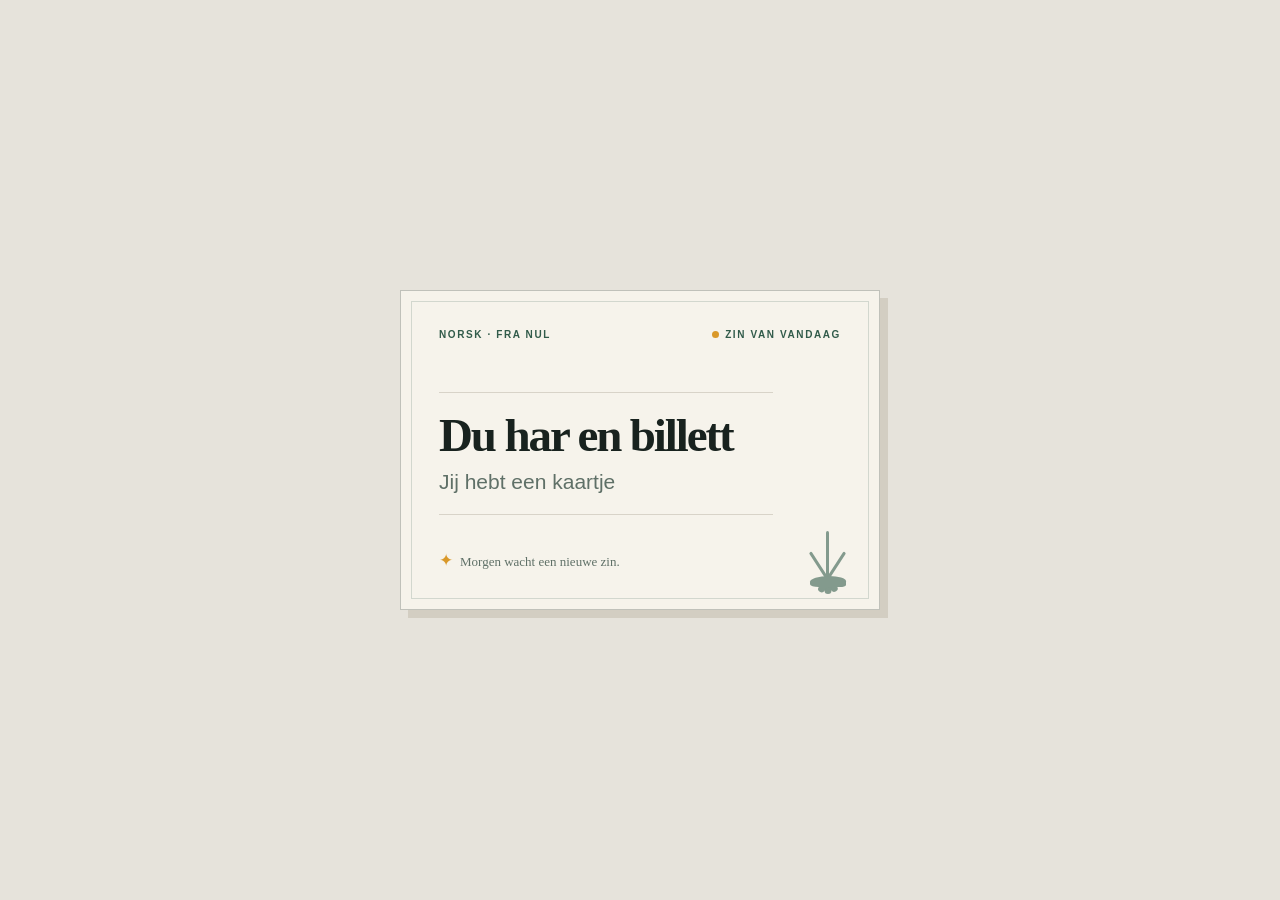
==== index.html @ c239f937 "init" ====
<!doctype html>
<html lang="nl">
  <head>
    <meta charset="utf-8">
    <meta name="viewport" content="width=device-width, initial-scale=1">
    <meta name="description" content="Elke dag één korte Noorse zin voor absolute beginners.">
    <title>Norsk fra nul</title>
    <link rel="stylesheet" href="styles.css">
    <script src="app.js" defer></script>
  </head>
  <body>
    <main class="lesson" aria-labelledby="lesson-label">
      <div class="sword-memorial" aria-label="De drie zwaarden van Noorwegen">
        <i class="sword sword-left"></i><i class="sword sword-centre"></i><i class="sword sword-right"></i><i class="rock-base"></i>
      </div>
      <header class="topline">
        <p id="lesson-label">NORSK · FRA NUL</p>
        <p class="today"><span></span>ZIN VAN VANDAAG</p>
      </header>
      <section class="phrase" aria-live="polite">
        <p id="norwegian" class="norwegian" lang="no"></p>
        <p id="dutch" class="dutch" lang="nl"></p>
      </section>
      <footer><span>✦</span>Morgen wacht een nieuwe zin.</footer>
    </main>
  </body>
</html>
---- styles.css ----
:root { --ink:#18221e; --muted:#5f7067; --paper:#f6f3eb; --pine:#315b4a; --sun:#d99829; --line:#d8d3c8; }
* { box-sizing:border-box; }
html, body { min-height:100%; }
body { display:grid; min-height:100svh; margin:0; place-items:center; padding:14px; background:#e6e3db; color:var(--ink); font-family:Georgia, "Times New Roman", serif; }
.lesson { position:relative; display:flex; flex-direction:column; justify-content:space-between; width:min(100%, 480px); min-height:min(100svh - 28px, 320px); overflow:hidden; padding:clamp(24px, 7vw, 38px); border:1px solid rgba(24,34,30,.24); background:var(--paper); box-shadow:8px 8px 0 #d3cec2; }
.lesson::before { position:absolute; inset:10px; border:1px solid rgba(49,91,74,.18); content:""; pointer-events:none; }
.topline, .phrase, footer { position:relative; z-index:1; }
.topline { display:flex; justify-content:space-between; gap:12px; align-items:center; }
.topline p { margin:0; font-family:Arial, Helvetica, sans-serif; font-size:clamp(8px, 2.2vw, 10px); font-weight:800; letter-spacing:.16em; }
.topline #lesson-label { color:var(--pine); }
.today { display:flex; align-items:center; color:var(--pine); text-align:right; white-space:nowrap; }
.today span { width:7px; height:7px; margin-right:6px; border-radius:50%; background:var(--sun); }
.phrase { width:min(83%, 350px); margin:clamp(30px, 9vw, 52px) 0 auto; padding:18px 0 20px; border-top:1px solid var(--line); border-bottom:1px solid var(--line); }
.norwegian, .dutch { margin:0; }
.norwegian { max-width:100%; font-size:clamp(31px, 10vw, 47px); font-weight:700; line-height:1.04; letter-spacing:-.045em; overflow-wrap:anywhere; }
.dutch { margin-top:9px; color:var(--muted); font-family:Arial, Helvetica, sans-serif; font-size:clamp(16px, 4.7vw, 21px); line-height:1.2; }
footer { margin-top:23px; color:var(--muted); font-size:clamp(11px, 3vw, 13px); }
footer span { margin-right:7px; color:var(--sun); font-size:17px; }
.sword-memorial { position:absolute; right:19px; bottom:18px; width:64px; height:64px; opacity:.58; pointer-events:none; }
.sword { position:absolute; bottom:12px; left:30px; width:3px; height:47px; border-radius:3px 3px 1px 1px; background:var(--pine); transform-origin:bottom center; }
.sword::before { position:absolute; bottom:-6px; left:50%; width:13px; height:3px; border-radius:3px; background:var(--pine); content:""; transform:translateX(-50%); }
.sword::after { position:absolute; bottom:-15px; left:50%; width:7px; height:10px; border-radius:2px 2px 5px 5px; background:var(--pine); content:""; transform:translateX(-50%); }
.sword-left { height:32px; transform:rotate(-33deg); }
.sword-centre { height:48px; }
.sword-right { height:32px; transform:rotate(33deg); }
.rock-base { position:absolute; bottom:4px; left:14px; width:36px; height:11px; border-radius:55% 48% 18% 25%; background:var(--pine); }
@media (max-width:330px) { body { padding:8px; } .lesson { min-height:calc(100svh - 16px); padding:23px; } .today { font-size:7px !important; letter-spacing:.1em !important; } .phrase { width:86%; } .sword-memorial { transform:scale(.84); transform-origin:bottom right; } }
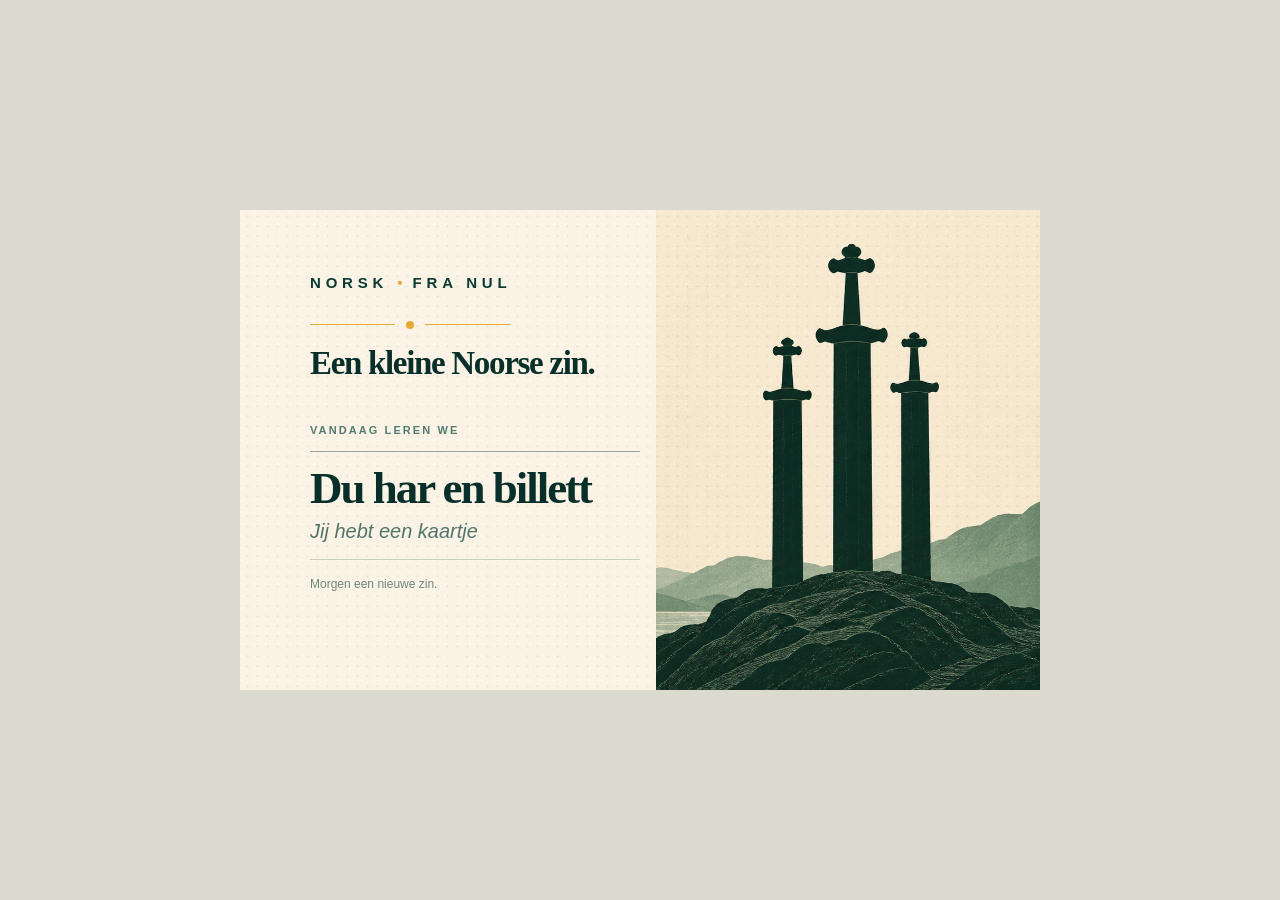
==== commit b3b0527a: "v2" ====
--- a/index.html
+++ b/index.html
@@ -3,25 +3,32 @@
   <head>
     <meta charset="utf-8">
     <meta name="viewport" content="width=device-width, initial-scale=1">
-    <meta name="description" content="Elke dag één korte Noorse zin voor absolute beginners.">
+    <meta name="description" content="Elke dag één korte Noorse zin, vanaf nul.">
     <title>Norsk fra nul</title>
     <link rel="stylesheet" href="styles.css">
     <script src="app.js" defer></script>
   </head>
   <body>
-    <main class="lesson" aria-labelledby="lesson-label">
-      <div class="sword-memorial" aria-label="De drie zwaarden van Noorwegen">
-        <i class="sword sword-left"></i><i class="sword sword-centre"></i><i class="sword sword-right"></i><i class="rock-base"></i>
-      </div>
-      <header class="topline">
-        <p id="lesson-label">NORSK · FRA NUL</p>
-        <p class="today"><span></span>ZIN VAN VANDAAG</p>
-      </header>
-      <section class="phrase" aria-live="polite">
-        <p id="norwegian" class="norwegian" lang="no"></p>
-        <p id="dutch" class="dutch" lang="nl"></p>
+    <main class="card" aria-labelledby="page-title">
+      <img
+        class="sword-art"
+        src="assets/three-swords-fjord.png"
+        alt="De drie zwaarden van Noorwegen bij het fjord"
+      >
+
+      <section class="content">
+        <p class="brand">NORSK <span>•</span> FRA NUL</p>
+        <div class="sun-line" aria-hidden="true"><i></i></div>
+        <h1 id="page-title">Een kleine Noorse zin.</h1>
+        <p class="kicker">VANDAAG LEREN WE</p>
+
+        <article class="daily-phrase" aria-live="polite">
+          <p id="norwegian" class="norwegian" lang="no"></p>
+          <p id="dutch" class="dutch" lang="nl"></p>
+        </article>
+
+        <p class="tomorrow">Morgen een nieuwe zin.</p>
       </section>
-      <footer><span>✦</span>Morgen wacht een nieuwe zin.</footer>
     </main>
   </body>
 </html>
--- a/styles.css
+++ b/styles.css
@@ -1,27 +1,158 @@
-:root { --ink:#18221e; --muted:#5f7067; --paper:#f6f3eb; --pine:#315b4a; --sun:#d99829; --line:#d8d3c8; }
-* { box-sizing:border-box; }
-html, body { min-height:100%; }
-body { display:grid; min-height:100svh; margin:0; place-items:center; padding:14px; background:#e6e3db; color:var(--ink); font-family:Georgia, "Times New Roman", serif; }
-.lesson { position:relative; display:flex; flex-direction:column; justify-content:space-between; width:min(100%, 480px); min-height:min(100svh - 28px, 320px); overflow:hidden; padding:clamp(24px, 7vw, 38px); border:1px solid rgba(24,34,30,.24); background:var(--paper); box-shadow:8px 8px 0 #d3cec2; }
-.lesson::before { position:absolute; inset:10px; border:1px solid rgba(49,91,74,.18); content:""; pointer-events:none; }
-.topline, .phrase, footer { position:relative; z-index:1; }
-.topline { display:flex; justify-content:space-between; gap:12px; align-items:center; }
-.topline p { margin:0; font-family:Arial, Helvetica, sans-serif; font-size:clamp(8px, 2.2vw, 10px); font-weight:800; letter-spacing:.16em; }
-.topline #lesson-label { color:var(--pine); }
-.today { display:flex; align-items:center; color:var(--pine); text-align:right; white-space:nowrap; }
-.today span { width:7px; height:7px; margin-right:6px; border-radius:50%; background:var(--sun); }
-.phrase { width:min(83%, 350px); margin:clamp(30px, 9vw, 52px) 0 auto; padding:18px 0 20px; border-top:1px solid var(--line); border-bottom:1px solid var(--line); }
-.norwegian, .dutch { margin:0; }
-.norwegian { max-width:100%; font-size:clamp(31px, 10vw, 47px); font-weight:700; line-height:1.04; letter-spacing:-.045em; overflow-wrap:anywhere; }
-.dutch { margin-top:9px; color:var(--muted); font-family:Arial, Helvetica, sans-serif; font-size:clamp(16px, 4.7vw, 21px); line-height:1.2; }
-footer { margin-top:23px; color:var(--muted); font-size:clamp(11px, 3vw, 13px); }
-footer span { margin-right:7px; color:var(--sun); font-size:17px; }
-.sword-memorial { position:absolute; right:19px; bottom:18px; width:64px; height:64px; opacity:.58; pointer-events:none; }
-.sword { position:absolute; bottom:12px; left:30px; width:3px; height:47px; border-radius:3px 3px 1px 1px; background:var(--pine); transform-origin:bottom center; }
-.sword::before { position:absolute; bottom:-6px; left:50%; width:13px; height:3px; border-radius:3px; background:var(--pine); content:""; transform:translateX(-50%); }
-.sword::after { position:absolute; bottom:-15px; left:50%; width:7px; height:10px; border-radius:2px 2px 5px 5px; background:var(--pine); content:""; transform:translateX(-50%); }
-.sword-left { height:32px; transform:rotate(-33deg); }
-.sword-centre { height:48px; }
-.sword-right { height:32px; transform:rotate(33deg); }
-.rock-base { position:absolute; bottom:4px; left:14px; width:36px; height:11px; border-radius:55% 48% 18% 25%; background:var(--pine); }
-@media (max-width:330px) { body { padding:8px; } .lesson { min-height:calc(100svh - 16px); padding:23px; } .today { font-size:7px !important; letter-spacing:.1em !important; } .phrase { width:86%; } .sword-memorial { transform:scale(.84); transform-origin:bottom right; } }
+:root {
+  --paper: #fbf4e6;
+  --ink: #082f29;
+  --pine: #0a3a32;
+  --mist: #8aaba0;
+  --mist-light: #b6c8be;
+  --sun: #e8aa36;
+}
+
+* { box-sizing: border-box; }
+
+html, body { min-height: 100%; }
+
+body {
+  display: grid;
+  min-height: 100svh;
+  margin: 0;
+  place-items: center;
+  overflow: hidden;
+  background: #dcd9cf;
+  color: var(--ink);
+  font-family: Georgia, "Times New Roman", serif;
+}
+
+.card {
+  position: relative;
+  width: min(100vw, 800px);
+  min-height: min(100svh, 480px);
+  overflow: hidden;
+  isolation: isolate;
+  background:
+    radial-gradient(circle at 17% 20%, rgb(255 255 255 / 46%) 0 1px, transparent 1.4px) 0 0 / 12px 12px,
+    radial-gradient(circle at 75% 63%, rgb(25 48 42 / 6%) 0 1px, transparent 1.3px) 0 0 / 10px 10px,
+    var(--paper);
+}
+
+.content {
+  position: relative;
+  z-index: 3;
+  width: 58%;
+  min-width: 300px;
+  padding: clamp(32px, 7vw, 64px) 0 36px clamp(30px, 7vw, 70px);
+}
+
+.brand {
+  margin: 0;
+  color: var(--pine);
+  font-family: Arial, Helvetica, sans-serif;
+  font-size: clamp(10px, 1.7vw, 15px);
+  font-weight: 800;
+  letter-spacing: .32em;
+}
+
+.brand span { color: var(--sun); letter-spacing: .08em; }
+
+.sun-line {
+  display: flex;
+  align-items: center;
+  width: min(100%, 200px);
+  height: 17px;
+  margin: clamp(16px, 3vw, 25px) 0 14px;
+}
+
+.sun-line::before,
+.sun-line::after {
+  height: 1px;
+  flex: 1;
+  background: var(--sun);
+  content: "";
+}
+
+.sun-line i {
+  display: block;
+  width: 8px;
+  height: 8px;
+  margin: 0 11px;
+  border-radius: 50%;
+  background: var(--sun);
+}
+
+h1 {
+  max-width: 300px;
+  margin: 0;
+  color: var(--ink);
+  font-size: clamp(22px, 4vw, 33px);
+  font-weight: 700;
+  line-height: 1.02;
+  letter-spacing: -.04em;
+}
+
+.kicker {
+  margin: clamp(25px, 5vw, 43px) 0 0;
+  color: #537b70;
+  font-family: Arial, Helvetica, sans-serif;
+  font-size: clamp(9px, 1.4vw, 11px);
+  font-weight: 800;
+  letter-spacing: .19em;
+}
+
+.daily-phrase {
+  width: min(100%, 330px);
+  margin-top: 15px;
+  padding: 14px 0 16px;
+  border-top: 1px solid rgb(10 58 50 / 42%);
+  border-bottom: 1px solid rgb(10 58 50 / 22%);
+}
+
+.norwegian,
+.dutch { margin: 0; }
+
+.norwegian {
+  font-size: clamp(28px, 5.5vw, 45px);
+  font-weight: 700;
+  line-height: 1.02;
+  letter-spacing: -.045em;
+  overflow-wrap: anywhere;
+}
+
+.dutch {
+  margin-top: 7px;
+  color: #51756b;
+  font-family: Arial, Helvetica, sans-serif;
+  font-size: clamp(15px, 2.7vw, 20px);
+  font-style: italic;
+  line-height: 1.2;
+}
+
+.tomorrow {
+  margin: 17px 0 0;
+  color: #6e877d;
+  font-family: Arial, Helvetica, sans-serif;
+  font-size: clamp(10px, 1.7vw, 12px);
+}
+
+.sword-art {
+  position: absolute;
+  z-index: 2;
+  right: 0;
+  bottom: 0;
+  width: 48%;
+  height: 100%;
+  object-fit: cover;
+  object-position: right bottom;
+  mix-blend-mode: multiply;
+}
+
+@media (max-width: 480px) {
+  .content { width: 68%; min-width: 0; padding-right: 0; }
+  .sword-art { width: 52%; }
+}
+
+@media (max-width: 330px) {
+  .content { width: 74%; padding-top: 28px; }
+  .brand { font-size: 9px; letter-spacing: .23em; }
+  .sword-art { width: 48%; }
+  .daily-phrase { margin-top: 11px; }
+  .kicker { margin-top: 24px; }
+}
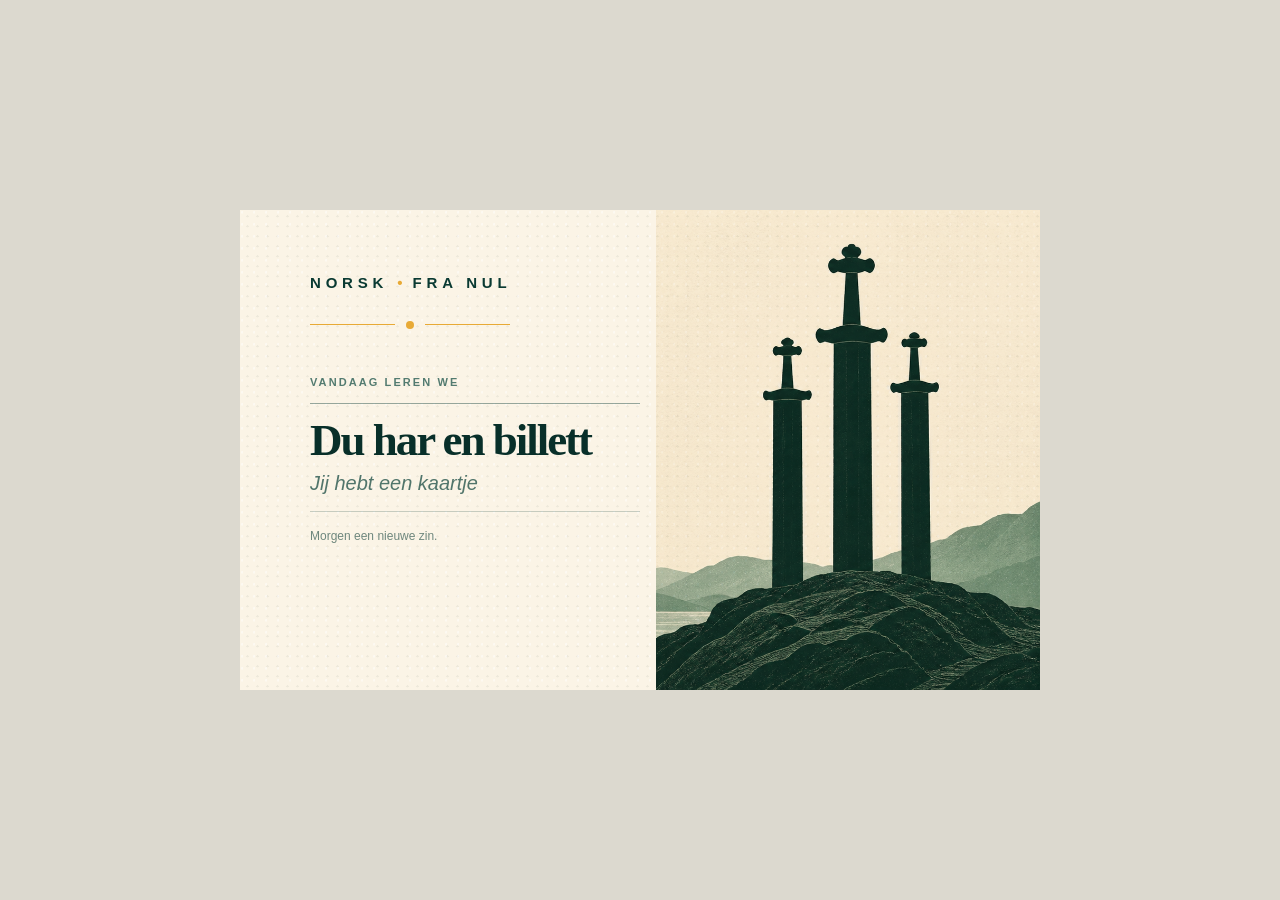
==== commit 16ffdd15: "remove title" ====
--- a/index.html
+++ b/index.html
@@ -19,7 +19,6 @@
       <section class="content">
         <p class="brand">NORSK <span>•</span> FRA NUL</p>
         <div class="sun-line" aria-hidden="true"><i></i></div>
-        <h1 id="page-title">Een kleine Noorse zin.</h1>
         <p class="kicker">VANDAAG LEREN WE</p>
 
         <article class="daily-phrase" aria-live="polite">
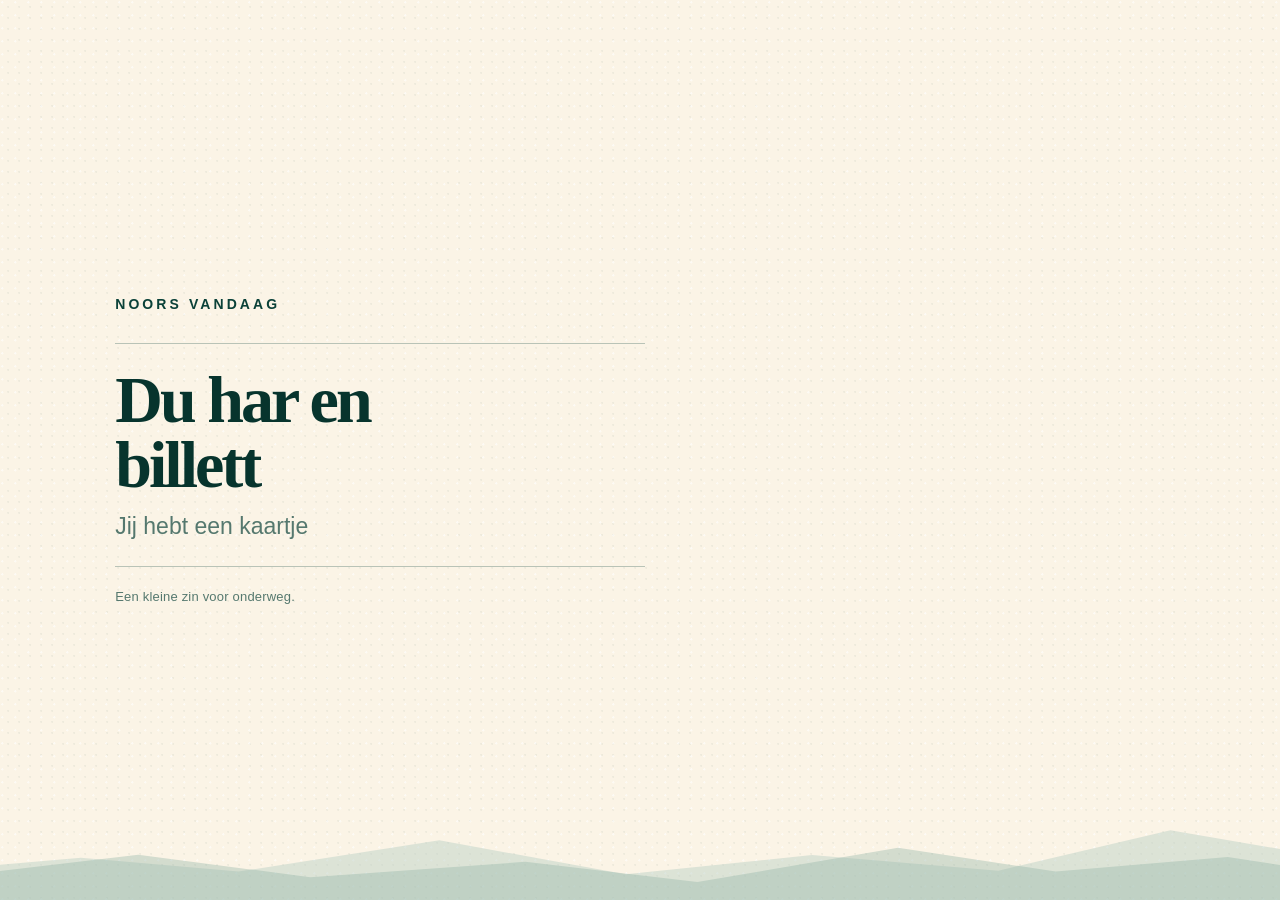
==== commit 7a3319a7: "Overhaul UI with new design and responsive layout Applies a significant visual refresh, replacing ol" ====
--- a/index.html
+++ b/index.html
@@ -3,30 +3,22 @@
   <head>
     <meta charset="utf-8">
     <meta name="viewport" content="width=device-width, initial-scale=1">
-    <meta name="description" content="Elke dag één korte Noorse zin, vanaf nul.">
-    <title>Norsk fra nul</title>
+    <meta name="description" content="Elke dag één korte Noorse zin met de Nederlandse vertaling.">
+    <title>Norsk from scratch!</title>
     <link rel="stylesheet" href="styles.css">
     <script src="app.js" defer></script>
   </head>
   <body>
-    <main class="card" aria-labelledby="page-title">
-      <img
-        class="sword-art"
-        src="assets/three-swords-fjord.png"
-        alt="De drie zwaarden van Noorwegen bij het fjord"
-      >
-
+    <main class="card" aria-labelledby="norwegian">
       <section class="content">
-        <p class="brand">NORSK <span>•</span> FRA NUL</p>
-        <div class="sun-line" aria-hidden="true"><i></i></div>
-        <p class="kicker">VANDAAG LEREN WE</p>
+        <p class="eyebrow">NOORS VANDAAG</p>
 
         <article class="daily-phrase" aria-live="polite">
           <p id="norwegian" class="norwegian" lang="no"></p>
           <p id="dutch" class="dutch" lang="nl"></p>
         </article>
 
-        <p class="tomorrow">Morgen een nieuwe zin.</p>
+        <p class="note">Een kleine zin voor onderweg.</p>
       </section>
     </main>
   </body>
--- a/styles.css
+++ b/styles.css
@@ -1,10 +1,11 @@
 :root {
   --paper: #fbf4e6;
-  --ink: #082f29;
-  --pine: #0a3a32;
-  --mist: #8aaba0;
-  --mist-light: #b6c8be;
-  --sun: #e8aa36;
+  --ink: #07342d;
+  --pine: #0a4138;
+  --muted: #55786e;
+  --rule: rgb(10 65 56 / 27%);
+  --mountain-back: #bad0c5;
+  --mountain-front: #91b3a6;
 }
 
 * { box-sizing: border-box; }
@@ -12,147 +13,176 @@
 html, body { min-height: 100%; }
 
 body {
-  display: grid;
   min-height: 100svh;
   margin: 0;
-  place-items: center;
   overflow: hidden;
-  background: #dcd9cf;
+  background: var(--paper);
   color: var(--ink);
   font-family: Georgia, "Times New Roman", serif;
 }
 
 .card {
   position: relative;
-  width: min(100vw, 800px);
-  min-height: min(100svh, 480px);
+  display: grid;
+  width: 100%;
+  min-height: 100svh;
+  padding: clamp(28px, 7vw, 72px);
+  place-items: center start;
   overflow: hidden;
   isolation: isolate;
   background:
-    radial-gradient(circle at 17% 20%, rgb(255 255 255 / 46%) 0 1px, transparent 1.4px) 0 0 / 12px 12px,
-    radial-gradient(circle at 75% 63%, rgb(25 48 42 / 6%) 0 1px, transparent 1.3px) 0 0 / 10px 10px,
+    radial-gradient(circle at 18% 18%, rgb(255 255 255 / 54%) 0 1px, transparent 1.3px) 0 0 / 13px 13px,
+    radial-gradient(circle at 76% 62%, rgb(7 52 45 / 5%) 0 1px, transparent 1.2px) 0 0 / 11px 11px,
     var(--paper);
+}
+
+.card::before,
+.card::after {
+  position: absolute;
+  z-index: 1;
+  right: -6%;
+  bottom: -1px;
+  left: -6%;
+  content: "";
+  pointer-events: none;
+}
+
+.card::before {
+  height: clamp(54px, 16svh, 92px);
+  background: var(--mountain-back);
+  clip-path: polygon(0 100%, 0 68%, 11% 53%, 22% 68%, 36% 34%, 49% 71%, 62% 50%, 75% 67%, 87% 23%, 100% 58%, 100% 100%);
+  opacity: .48;
+}
+
+.card::after {
+  height: clamp(38px, 12svh, 70px);
+  background: var(--mountain-front);
+  clip-path: polygon(0 100%, 0 70%, 15% 34%, 27% 66%, 42% 44%, 54% 73%, 68% 24%, 79% 58%, 91% 37%, 100% 66%, 100% 100%);
+  opacity: .38;
 }
 
 .content {
   position: relative;
   z-index: 3;
-  width: 58%;
-  min-width: 300px;
-  padding: clamp(32px, 7vw, 64px) 0 36px clamp(30px, 7vw, 70px);
+  width: min(100%, 630px);
 }
 
-.brand {
+.eyebrow {
   margin: 0;
   color: var(--pine);
   font-family: Arial, Helvetica, sans-serif;
-  font-size: clamp(10px, 1.7vw, 15px);
+  font-size: clamp(10px, 1.4vw, 14px);
   font-weight: 800;
-  letter-spacing: .32em;
-}
-
-.brand span { color: var(--sun); letter-spacing: .08em; }
-
-.sun-line {
-  display: flex;
-  align-items: center;
-  width: min(100%, 200px);
-  height: 17px;
-  margin: clamp(16px, 3vw, 25px) 0 14px;
-}
-
-.sun-line::before,
-.sun-line::after {
-  height: 1px;
-  flex: 1;
-  background: var(--sun);
-  content: "";
-}
-
-.sun-line i {
-  display: block;
-  width: 8px;
-  height: 8px;
-  margin: 0 11px;
-  border-radius: 50%;
-  background: var(--sun);
-}
-
-h1 {
-  max-width: 300px;
-  margin: 0;
-  color: var(--ink);
-  font-size: clamp(22px, 4vw, 33px);
-  font-weight: 700;
-  line-height: 1.02;
-  letter-spacing: -.04em;
-}
-
-.kicker {
-  margin: clamp(25px, 5vw, 43px) 0 0;
-  color: #537b70;
-  font-family: Arial, Helvetica, sans-serif;
-  font-size: clamp(9px, 1.4vw, 11px);
-  font-weight: 800;
-  letter-spacing: .19em;
+  letter-spacing: .22em;
 }
 
 .daily-phrase {
-  width: min(100%, 330px);
-  margin-top: 15px;
-  padding: 14px 0 16px;
-  border-top: 1px solid rgb(10 58 50 / 42%);
-  border-bottom: 1px solid rgb(10 58 50 / 22%);
+  width: min(100%, 530px);
+  margin: clamp(18px, 4svh, 31px) 0 0;
+  padding: clamp(15px, 3svh, 24px) 0 clamp(16px, 3.2svh, 25px);
+  border-top: 1px solid var(--rule);
+  border-bottom: 1px solid var(--rule);
 }
 
 .norwegian,
 .dutch { margin: 0; }
 
 .norwegian {
-  font-size: clamp(28px, 5.5vw, 45px);
+  max-width: 12ch;
+  font-size: clamp(32px, 6.3vw, 66px);
   font-weight: 700;
-  line-height: 1.02;
+  line-height: .98;
   letter-spacing: -.045em;
   overflow-wrap: anywhere;
 }
 
 .dutch {
-  margin-top: 7px;
-  color: #51756b;
+  margin-top: clamp(9px, 1.6svh, 14px);
+  color: var(--muted);
   font-family: Arial, Helvetica, sans-serif;
-  font-size: clamp(15px, 2.7vw, 20px);
-  font-style: italic;
-  line-height: 1.2;
+  font-size: clamp(16px, 2.3vw, 23px);
+  font-style: normal;
+  font-weight: 500;
+  line-height: 1.25;
 }
 
-.tomorrow {
-  margin: 17px 0 0;
-  color: #6e877d;
+.note {
+  margin: clamp(14px, 3svh, 22px) 0 0;
+  color: var(--muted);
   font-family: Arial, Helvetica, sans-serif;
-  font-size: clamp(10px, 1.7vw, 12px);
+  font-size: clamp(11px, 1.35vw, 13px);
+  letter-spacing: .015em;
 }
 
-.sword-art {
-  position: absolute;
-  z-index: 2;
-  right: 0;
-  bottom: 0;
-  width: 48%;
-  height: 100%;
-  object-fit: cover;
-  object-position: right bottom;
-  mix-blend-mode: multiply;
+/* TRMNL: Full — 800 × 480 */
+@media (min-width: 600px) and (min-height: 360px) {
+  .card {
+    padding-inline: clamp(52px, 9vw, 118px);
+  }
 }
 
-@media (max-width: 480px) {
-  .content { width: 68%; min-width: 0; padding-right: 0; }
-  .sword-art { width: 52%; }
+/* TRMNL: Half horizontal — 800 × 240 */
+@media (min-width: 600px) and (max-height: 359px) {
+  .card {
+    padding: clamp(21px, 9vh, 28px) clamp(42px, 9vw, 86px);
+  }
+
+  .content { width: min(100%, 690px); }
+
+  .daily-phrase {
+    display: grid;
+    grid-template-columns: minmax(0, 1fr) minmax(160px, .72fr);
+    gap: clamp(22px, 5vw, 54px);
+    align-items: center;
+    width: 100%;
+    margin-top: clamp(10px, 3vh, 15px);
+    padding: clamp(11px, 4vh, 15px) 0;
+  }
+
+  .norwegian { font-size: clamp(30px, 5vw, 47px); }
+  .dutch { margin: 0; font-size: clamp(15px, 2.4vw, 19px); }
+  .note { margin-top: 11px; }
+  .card::before { height: 42px; }
+  .card::after { height: 30px; }
 }
 
-@media (max-width: 330px) {
-  .content { width: 74%; padding-top: 28px; }
-  .brand { font-size: 9px; letter-spacing: .23em; }
-  .sword-art { width: 48%; }
-  .daily-phrase { margin-top: 11px; }
-  .kicker { margin-top: 24px; }
+/* TRMNL: Half vertical — 400 × 480 */
+@media (max-width: 599px) and (min-height: 360px) {
+  .content {
+    width: min(100%, 310px);
+  }
+
+  .card { padding: clamp(28px, 8vw, 42px); }
+  .norwegian { font-size: clamp(36px, 10vw, 46px); }
+  .dutch { font-size: clamp(17px, 4.7vw, 20px); }
 }
+
+/* TRMNL: Quadrant — 400 × 240 */
+@media (max-width: 599px) and (max-height: 359px) {
+  .card {
+    padding: clamp(20px, 7vh, 27px) clamp(24px, 8vw, 38px);
+    place-items: center;
+  }
+
+  .content { width: 100%; }
+  .eyebrow { font-size: 9px; }
+
+  .daily-phrase {
+    margin-top: 11px;
+    padding: 11px 0 12px;
+  }
+
+  .norwegian {
+    max-width: 11ch;
+    font-size: clamp(29px, 9.5vw, 39px);
+  }
+
+  .dutch {
+    margin-top: 7px;
+    font-size: clamp(14px, 4.5vw, 17px);
+  }
+
+  .note { display: none; }
+  .card::before { height: 32px; }
+  .card::after { height: 23px; }
+}
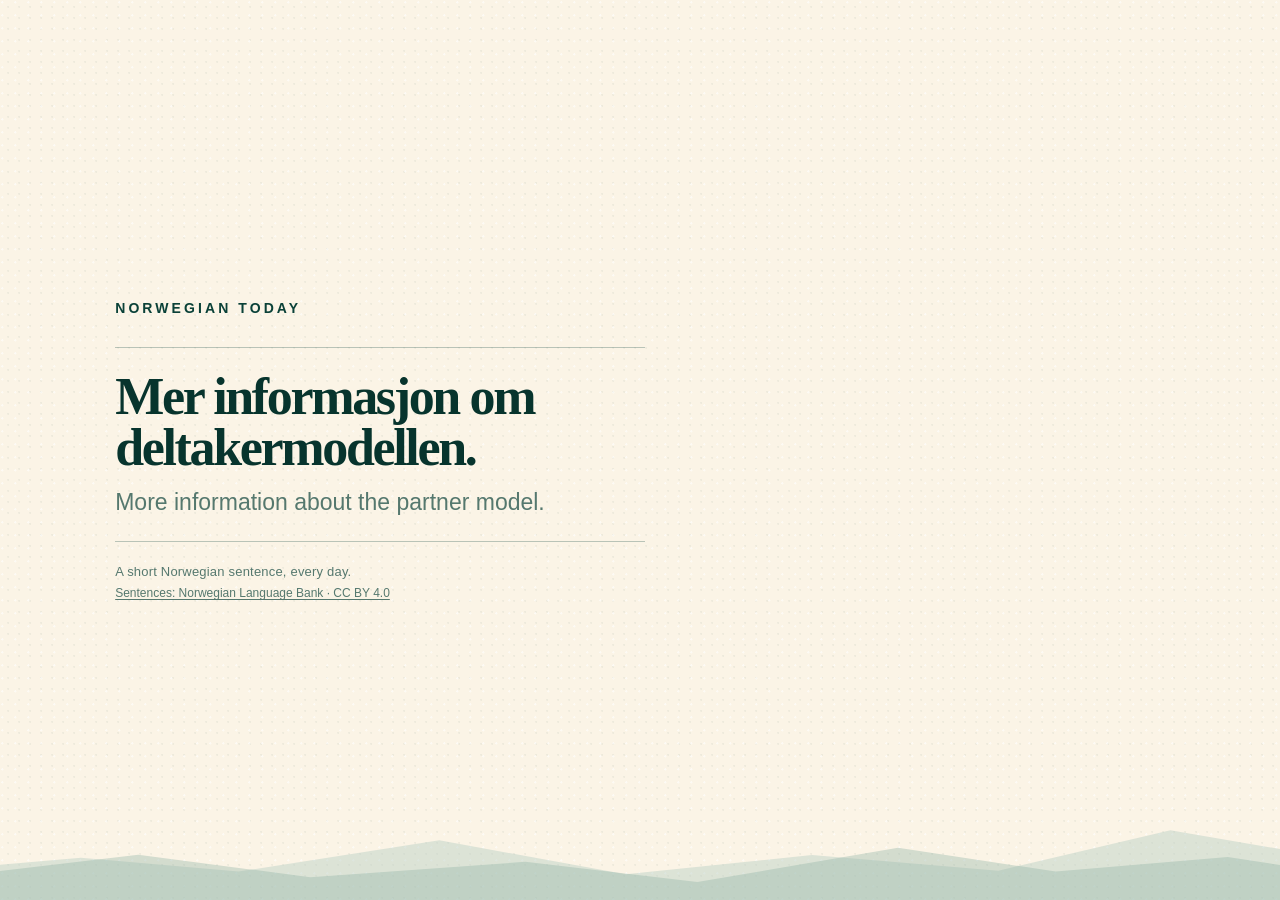
==== commit 8cdbb3b4: "Migrate to Norwegian-English sentence corpus for daily phrases Replaces the generated Norwegian-Dutc" ====
--- a/index.html
+++ b/index.html
@@ -1,24 +1,26 @@
 <!doctype html>
-<html lang="nl">
+<html lang="en">
   <head>
     <meta charset="utf-8">
     <meta name="viewport" content="width=device-width, initial-scale=1">
-    <meta name="description" content="Elke dag één korte Noorse zin met de Nederlandse vertaling.">
-    <title>Norsk from scratch!</title>
+    <meta name="description" content="One short Norwegian sentence every day, with an English translation.">
+    <title>Norwegian from Scratch!</title>
     <link rel="stylesheet" href="styles.css">
+    <script src="sentences.js" defer></script>
     <script src="app.js" defer></script>
   </head>
   <body>
     <main class="card" aria-labelledby="norwegian">
       <section class="content">
-        <p class="eyebrow">NOORS VANDAAG</p>
+        <p class="eyebrow">NORWEGIAN TODAY</p>
 
-        <article class="daily-phrase" aria-live="polite">
+        <article class="daily-sentence" aria-live="polite">
           <p id="norwegian" class="norwegian" lang="no"></p>
-          <p id="dutch" class="dutch" lang="nl"></p>
+          <p id="english" class="english" lang="en"></p>
         </article>
 
-        <p class="note">Een kleine zin voor onderweg.</p>
+        <p class="note">A short Norwegian sentence, every day.</p>
+        <p class="source"><a href="https://www.nb.no/sprakbanken/en/resource-catalogue/oai-nb-no-sbr-68/" target="_blank" rel="noopener noreferrer">Sentences: Norwegian Language Bank · CC BY 4.0</a></p>
       </section>
     </main>
   </body>
--- a/styles.css
+++ b/styles.css
@@ -76,7 +76,7 @@
   letter-spacing: .22em;
 }
 
-.daily-phrase {
+.daily-sentence {
   width: min(100%, 530px);
   margin: clamp(18px, 4svh, 31px) 0 0;
   padding: clamp(15px, 3svh, 24px) 0 clamp(16px, 3.2svh, 25px);
@@ -85,18 +85,18 @@
 }
 
 .norwegian,
-.dutch { margin: 0; }
+.english { margin: 0; }
 
 .norwegian {
-  max-width: 12ch;
-  font-size: clamp(32px, 6.3vw, 66px);
+  max-width: 18ch;
+  font-size: clamp(26px, 4.8vw, 52px);
   font-weight: 700;
   line-height: .98;
   letter-spacing: -.045em;
   overflow-wrap: anywhere;
 }
 
-.dutch {
+.english {
   margin-top: clamp(9px, 1.6svh, 14px);
   color: var(--muted);
   font-family: Arial, Helvetica, sans-serif;
@@ -114,6 +114,17 @@
   letter-spacing: .015em;
 }
 
+.source {
+  margin: 7px 0 0;
+  font-family: Arial, Helvetica, sans-serif;
+  font-size: clamp(10px, 1.2vw, 12px);
+}
+
+.source a {
+  color: var(--muted);
+  text-underline-offset: 2px;
+}
+
 /* TRMNL: Full — 800 × 480 */
 @media (min-width: 600px) and (min-height: 360px) {
   .card {
@@ -129,7 +140,7 @@
 
   .content { width: min(100%, 690px); }
 
-  .daily-phrase {
+  .daily-sentence {
     display: grid;
     grid-template-columns: minmax(0, 1fr) minmax(160px, .72fr);
     gap: clamp(22px, 5vw, 54px);
@@ -139,9 +150,10 @@
     padding: clamp(11px, 4vh, 15px) 0;
   }
 
-  .norwegian { font-size: clamp(30px, 5vw, 47px); }
-  .dutch { margin: 0; font-size: clamp(15px, 2.4vw, 19px); }
+  .norwegian { max-width: 18ch; font-size: clamp(25px, 4.2vw, 40px); }
+  .english { margin: 0; font-size: clamp(15px, 2.4vw, 19px); }
   .note { margin-top: 11px; }
+  .source { display: none; }
   .card::before { height: 42px; }
   .card::after { height: 30px; }
 }
@@ -153,8 +165,8 @@
   }
 
   .card { padding: clamp(28px, 8vw, 42px); }
-  .norwegian { font-size: clamp(36px, 10vw, 46px); }
-  .dutch { font-size: clamp(17px, 4.7vw, 20px); }
+  .norwegian { max-width: 16ch; font-size: clamp(27px, 7.8vw, 38px); }
+  .english { font-size: clamp(17px, 4.7vw, 20px); }
 }
 
 /* TRMNL: Quadrant — 400 × 240 */
@@ -167,22 +179,23 @@
   .content { width: 100%; }
   .eyebrow { font-size: 9px; }
 
-  .daily-phrase {
+  .daily-sentence {
     margin-top: 11px;
     padding: 11px 0 12px;
   }
 
   .norwegian {
-    max-width: 11ch;
-    font-size: clamp(29px, 9.5vw, 39px);
-  }
-
-  .dutch {
+    max-width: 16ch;
+    font-size: clamp(20px, 6.6vw, 27px);
+  }
+
+  .english {
     margin-top: 7px;
-    font-size: clamp(14px, 4.5vw, 17px);
-  }
-
-  .note { display: none; }
+    font-size: clamp(12px, 3.8vw, 15px);
+  }
+
+  .note,
+  .source { display: none; }
   .card::before { height: 32px; }
   .card::after { height: 23px; }
 }
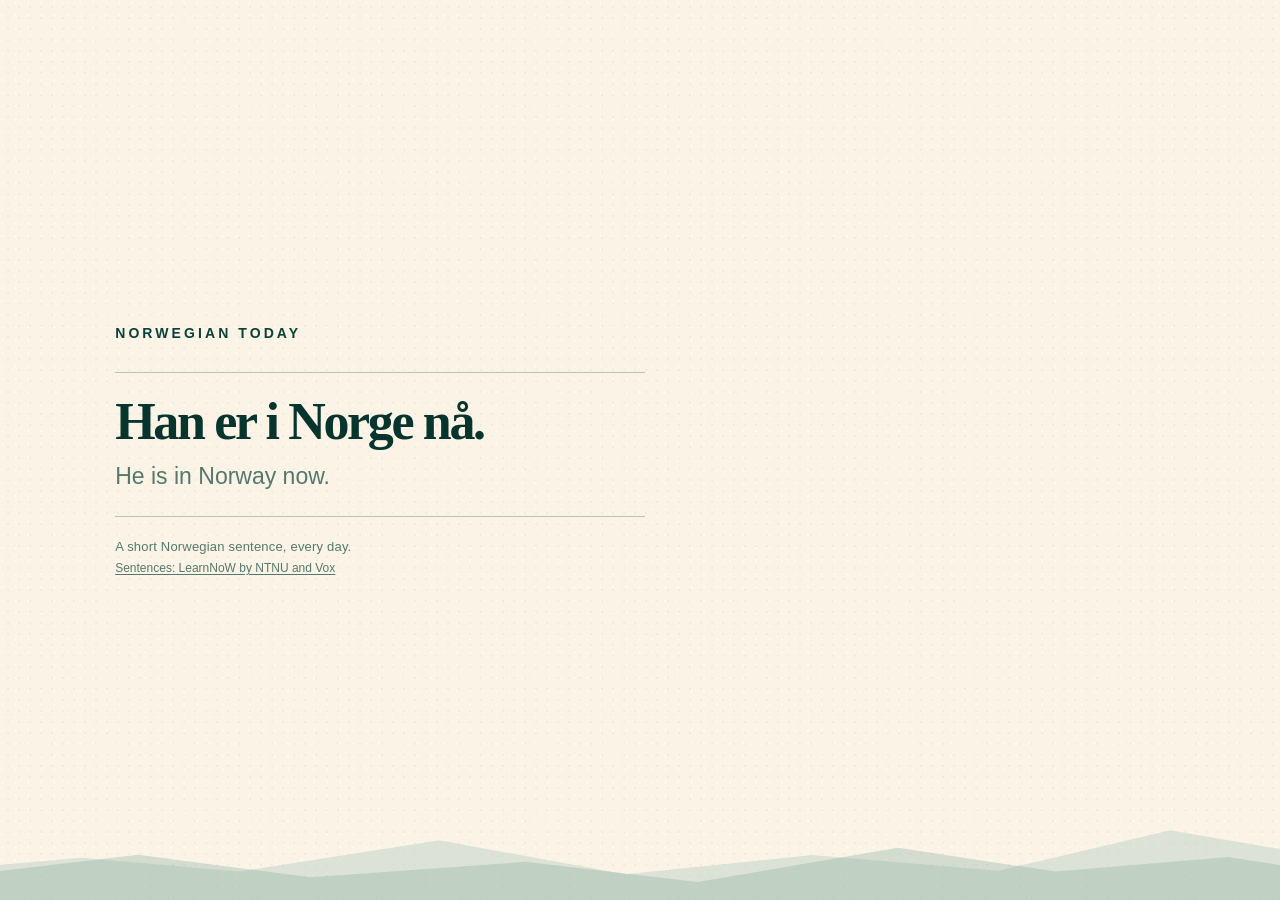
==== commit 0c751225: "Update sentence source to LearnNoW beginner content Replaces the previous corpus with 171 authentic " ====
--- a/index.html
+++ b/index.html
@@ -20,7 +20,7 @@
         </article>
 
         <p class="note">A short Norwegian sentence, every day.</p>
-        <p class="source"><a href="https://www.nb.no/sprakbanken/en/resource-catalogue/oai-nb-no-sbr-68/" target="_blank" rel="noopener noreferrer">Sentences: Norwegian Language Bank · CC BY 4.0</a></p>
+        <p class="source"><a href="https://www.ntnu.edu/learnnow/" target="_blank" rel="noopener noreferrer">Sentences: LearnNoW by NTNU and Vox</a></p>
       </section>
     </main>
   </body>
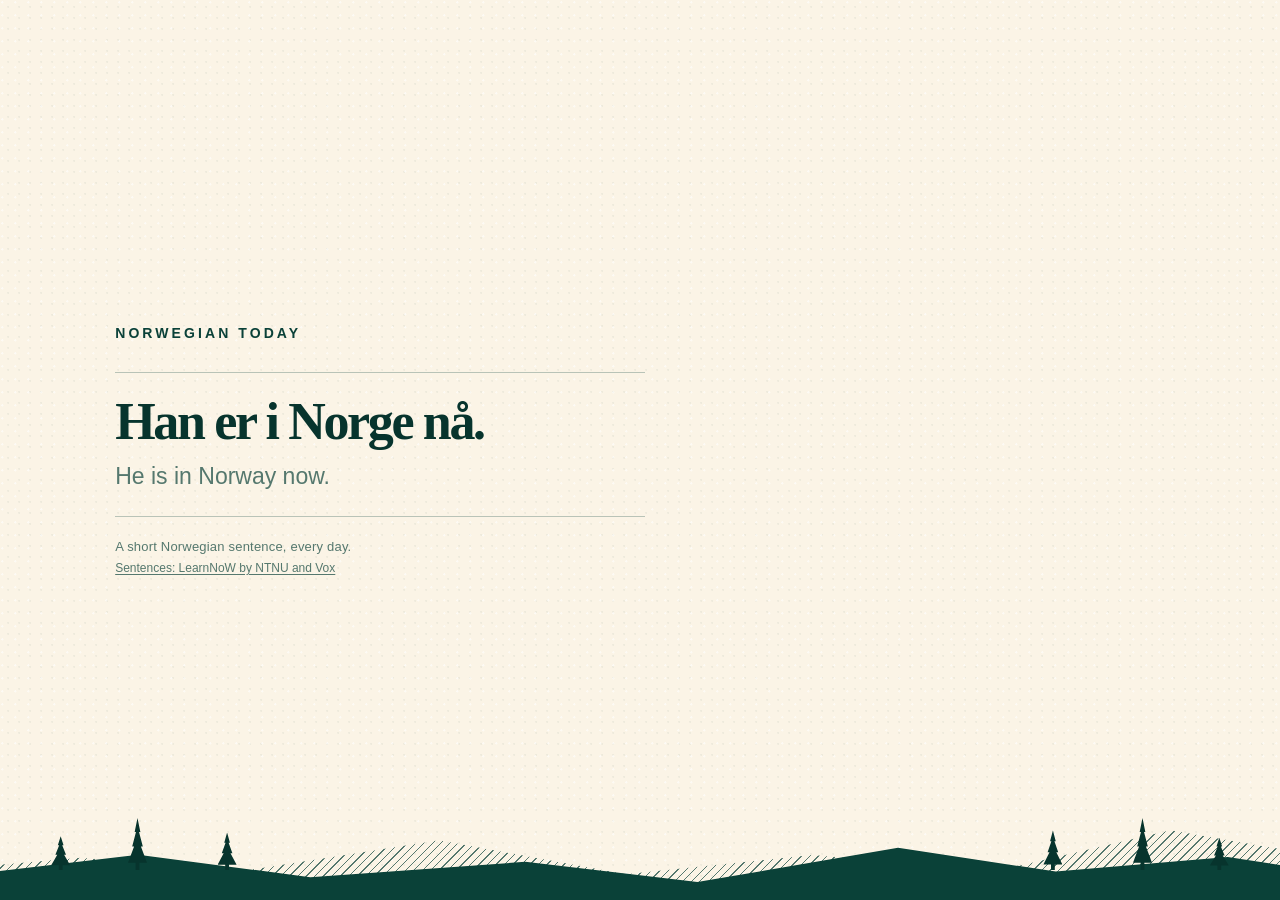
==== commit 910ec172: "Add forest graphic and refine mountain appearance for e-ink Introduces a new stylized forest element" ====
--- a/index.html
+++ b/index.html
@@ -22,6 +22,15 @@
         <p class="note">A short Norwegian sentence, every day.</p>
         <p class="source"><a href="https://www.ntnu.edu/learnnow/" target="_blank" rel="noopener noreferrer">Sentences: LearnNoW by NTNU and Vox</a></p>
       </section>
+
+      <div class="forest" aria-hidden="true">
+        <span class="pine"></span>
+        <span class="pine"></span>
+        <span class="pine"></span>
+        <span class="pine"></span>
+        <span class="pine"></span>
+        <span class="pine"></span>
+      </div>
     </main>
   </body>
 </html>
--- a/styles.css
+++ b/styles.css
@@ -4,8 +4,9 @@
   --pine: #0a4138;
   --muted: #55786e;
   --rule: rgb(10 65 56 / 27%);
-  --mountain-back: #bad0c5;
-  --mountain-front: #91b3a6;
+  /* Solid, dark tones stay distinct after TRMNL converts the page to grayscale. */
+  --mountain-back: #55786e;
+  --mountain-front: #0a4138;
 }
 
 * { box-sizing: border-box; }
@@ -49,17 +50,44 @@
 
 .card::before {
   height: clamp(54px, 16svh, 92px);
-  background: var(--mountain-back);
+  /* Keep the far ridge lighter on monochrome e-ink through visible hatching. */
+  background: repeating-linear-gradient(135deg, var(--mountain-back) 0 1px, transparent 1px 6px);
   clip-path: polygon(0 100%, 0 68%, 11% 53%, 22% 68%, 36% 34%, 49% 71%, 62% 50%, 75% 67%, 87% 23%, 100% 58%, 100% 100%);
-  opacity: .48;
+  opacity: 1;
 }
 
 .card::after {
   height: clamp(38px, 12svh, 70px);
   background: var(--mountain-front);
   clip-path: polygon(0 100%, 0 70%, 15% 34%, 27% 66%, 42% 44%, 54% 73%, 68% 24%, 79% 58%, 91% 37%, 100% 66%, 100% 100%);
-  opacity: .38;
-}
+  opacity: 1;
+}
+
+.forest {
+  position: absolute;
+  z-index: 2;
+  right: 0;
+  bottom: clamp(18px, 5svh, 30px);
+  left: 0;
+  height: clamp(25px, 6vw, 52px);
+  pointer-events: none;
+}
+
+.pine {
+  position: absolute;
+  bottom: 0;
+  width: clamp(10px, 2.25vw, 19px);
+  height: 100%;
+  background: var(--ink);
+  clip-path: polygon(50% 0, 65% 27%, 58% 27%, 78% 55%, 68% 55%, 100% 86%, 60% 86%, 60% 100%, 40% 100%, 40% 86%, 0 86%, 32% 55%, 22% 55%, 42% 27%, 35% 27%);
+}
+
+.pine:nth-child(1) { left: 4%; height: 65%; }
+.pine:nth-child(2) { left: 10%; height: 100%; }
+.pine:nth-child(3) { left: 17%; height: 72%; }
+.pine:nth-child(4) { right: 17%; height: 76%; }
+.pine:nth-child(5) { right: 10%; height: 100%; }
+.pine:nth-child(6) { right: 4%; height: 62%; }
 
 .content {
   position: relative;
@@ -156,6 +184,7 @@
   .source { display: none; }
   .card::before { height: 42px; }
   .card::after { height: 30px; }
+  .forest { bottom: 14px; height: 30px; }
 }
 
 /* TRMNL: Half vertical — 400 × 480 */
@@ -198,4 +227,5 @@
   .source { display: none; }
   .card::before { height: 32px; }
   .card::after { height: 23px; }
-}
+  .forest { bottom: 10px; height: 22px; }
+}
